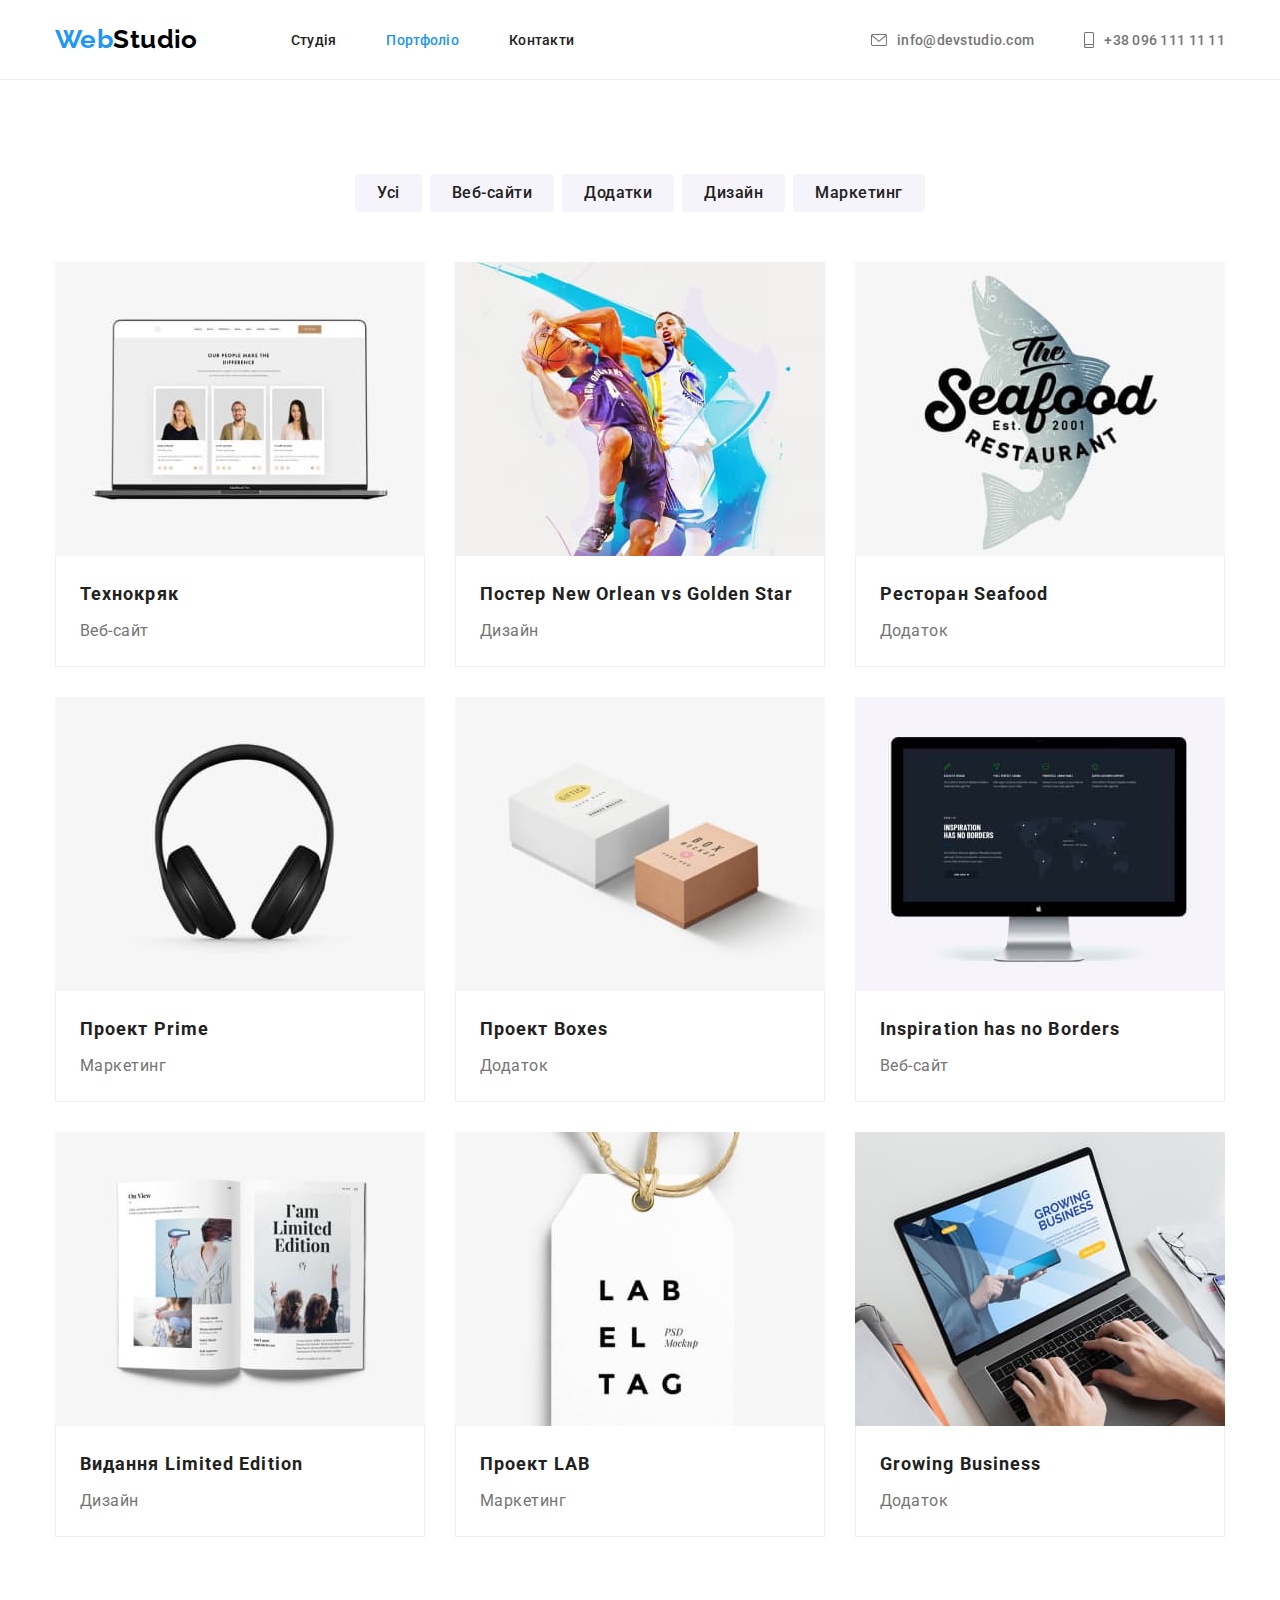
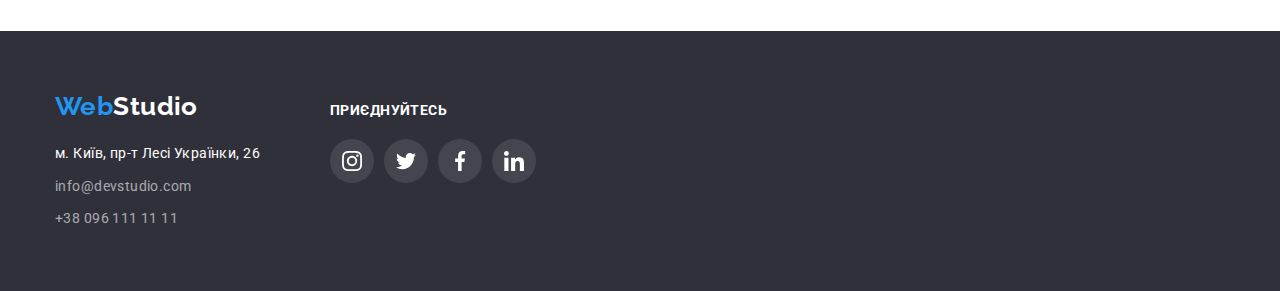
==== portfolio.html @ a5413134 "створив репозиторій ДЗ 5" ====
<!DOCTYPE html>
<html lang="uk">
  <head>
    <meta charset="UTF-8" />
    <meta http-equiv="X-UA-Compatible" content="IE=edge" />
    <meta name="viewport" content="width=device-width, initial-scale=1.0" />
    <title>Document</title>
    <link rel="preconnect" href="https://fonts.googleapis.com" />
    <link rel="preconnect" href="https://fonts.gstatic.com" crossorigin />
    <link
      href="https://fonts.googleapis.com/css2?family=Raleway:wght@700&family=Roboto:wght@400;500;700;900&display=swap"
      rel="stylesheet"
    />
    <link
      rel="stylesheet"
      href="https://cdnjs.cloudflare.com/ajax/libs/modern-normalize/1.1.0/modern-normalize.min.css"
    />
    <link rel="stylesheet" href="./css/styles.css" />
  </head>
  <body>
    <!-- шапка   -->
    <header class="page-header">
      <div class="container main-nav">
        <nav class="page-nav">
          <a href="./index.html" class="logo page-logo">Web<span class="studio">Studio</span></a>
          <ul class="site-nav list">
            <li class="main-list"><a href="./index.html" class="link nav-link">Студія</a></li>
            <li class="main-list">
              <a href="./index.html" class="link current nav-link">Портфоліо</a>
            </li>
            <li class="main-list"><a href="./index.html" class="link nav-link">Контакти</a></li>
          </ul>
        </nav>
        <ul class="contact list">
          <li class="main-contact">
            <a class="contact-link" href="mailto:info@devstudio.com"
              ><svg class="icon-contact" width="16px" height="12px">
                <use href="./images/symbol-defs.svg#icon-icon-envelope"></use></svg
              >info@devstudio.com</a
            >
          </li>
          <li class="main-contact">
            <a class="contact-link" href="tel:+380961111111"
              ><svg class="icon-contact" width="10px" height="16px">
                <use href="./images/symbol-defs.svg#icon-icon-smartphone"></use></svg
              >+38 096 111 11 11</a
            >
          </li>
        </ul>
      </div>
    </header>
    <!-- головне   -->
    <main>
      <section class="section portfolio">
        <div class="container">
          <h1 class="visually-hidden">Портфоліо</h1>
          <ul class="list button-secodary">
            <li class="btn-secodary"><button type="button" class="button secodary">Усі</button></li>
            <li class="btn-secodary">
              <button type="button" class="button secodary">Веб-сайти</button>
            </li>
            <li class="btn-secodary">
              <button type="button" class="button secodary">Додатки</button>
            </li>
            <li class="btn-secodary">
              <button type="button" class="button secodary">Дизайн</button>
            </li>
            <li class="btn-secodary">
              <button type="button" class="button secodary">Маркетинг</button>
            </li>
          </ul>
          <ul class="sidebar list">
            <li class="sidebar-list">
              <a class="portfolio-link" href=""
                ><img src="./images/technokryak.jpg" alt="Технокряк" width="370" />
                <div class="sidebar-text">
                  <h2 class="subject">Технокряк</h2>
                  <p>Веб-сайт</p>
                </div>
              </a>
            </li>
            <li class="sidebar-list">
              <a class="portfolio-link" href=""
                ><img
                  src="./images/poster.jpg"
                  alt=" Постер New Orlean vs Golden Star "
                  width="370"
                />
                <div class="sidebar-text">
                  <h2>Постер New Orlean vs Golden Star</h2>
                  <p>Дизайн</p>
                </div>
              </a>
            </li>
            <li class="sidebar-list">
              <a class="portfolio-link" href=""
                ><img src="./images/seafood.jpg" alt=" Ресторан Seafood " width="370" />
                <div class="sidebar-text">
                  <h2>Ресторан Seafood</h2>
                  <p>Додаток</p>
                </div>
              </a>
            </li>
            <li class="sidebar-list">
              <a class="portfolio-link" href=""
                ><img src="./images/prime.jpg" alt=" Проект Prime " width="370" />
                <div class="sidebar-text">
                  <h2>Проект Prime</h2>
                  <p>Маркетинг</p>
                </div>
              </a>
            </li>
            <li class="sidebar-list">
              <a class="portfolio-link" href=""
                ><img src="./images/boxes.jpg" alt=" Проект Boxes " width="370" />
                <div class="sidebar-text">
                  <h2>Проект Boxes</h2>
                  <p>Додаток</p>
                </div>
              </a>
            </li>
            <li class="sidebar-list">
              <a class="portfolio-link" href=""
                ><img src="./images/borders.jpg" alt=" Inspiration has no Borders " width="370" />
                <div class="sidebar-text">
                  <h2>Inspiration has no Borders</h2>
                  <p>Веб-сайт</p>
                </div>
              </a>
            </li>
            <li class="sidebar-list">
              <a class="portfolio-link" href=""
                ><img src="./images/limited.jpg" alt=" Видання Limited Edition " width="370" />
                <div class="sidebar-text">
                  <h2>Видання Limited Edition</h2>
                  <p>Дизайн</p>
                </div>
              </a>
            </li>
            <li class="sidebar-list">
              <a class="portfolio-link" href=""
                ><img src="./images/lab.jpg" alt=" Проект LAB " width="370" />
                <div class="sidebar-text">
                  <h2>Проект LAB</h2>
                  <p>Маркетинг</p>
                </div>
              </a>
            </li>
            <li class="sidebar-list">
              <a class="portfolio-link" href=""
                ><img src="./images/business.jpg" alt=" Growing Business " width="370" />
                <div class="sidebar-text">
                  <h2>Growing Business</h2>
                  <p>Додаток</p>
                </div>
              </a>
            </li>
          </ul>
        </div>
      </section>
    </main>
    <!-- підвал   -->
    <footer class="footer">
      <div class="container footer-container">
        <div class="footer-logo-contact">
          <a href="./index.html" class="logo footer-logo"
            >Web<span class="footer-studio">Studio</span></a
          >
          <address class="footer-list">
            <ul class="list">
              <li class="footer-contact-list">
                <a
                  class="footer-link"
                  href="https://goo.gl/maps/CPtrU1FHBa2aNyZL9"
                  target="_blank"
                  rel="noopener noreferrer nofollow"
                  >м. Київ, пр-т Лесі Українки, 26</a
                >
              </li>
              <li class="footer-contact-list">
                <a class="footer-contact" href="mailto:info@devstudio.com">info@devstudio.com</a>
              </li>
              <li class="footer-contact-list">
                <a class="footer-contact" href="telto:+380961111111">+38 096 111 11 11</a>
              </li>
            </ul>
          </address>
        </div>

        <div>
          <p class="title-svg">приєднуйтесь</p>
          <ul class="list footer-list-link">
            <li class="list-svg">
              <a class="footer-link-svg" href=""
                ><svg class="footer-svg" width="20" height="20">
                  <use href="./images/symbol-defs.svg#icon-icon-instagram"></use></svg
              ></a>
            </li>
            <li class="list-svg">
              <a class="footer-link-svg" href=""
                ><svg class="footer-svg" width="20" height="20">
                  <use href="./images/symbol-defs.svg#icon-icon-twitter"></use></svg
              ></a>
            </li>
            <li class="list-svg">
              <a class="footer-link-svg" href=""
                ><svg class="footer-svg" width="20" height="20">
                  <use href="./images/symbol-defs.svg#icon-icon-facebook"></use></svg
              ></a>
            </li>
            <li class="list-svg">
              <a class="footer-link-svg" href=""
                ><svg class="footer-svg" width="20" height="20">
                  <use href="./images/symbol-defs.svg#icon-icon-linkedin"></use></svg
              ></a>
            </li>
          </ul>
        </div>
      </div>
    </footer>
  </body>
</html>
---- css/styles.css ----
:root {
        --primari-text-color: #212121;
        --title-text-color: #757575;
        --team-text--background: #ffffff;
        --accent-color: #2196f3;
        --primary-bg-color: #ffffff;
        --studio: #000000;
        --background: #f5f4fa;
        --contact: rgb(255, 255, 255, 0.6);
        --heder-footer: #2f303a;
        --border--headr: #ececec;
        --buttun: #188ce8;
        --border--icon: #eeeeee;
        --link-f-in-twit: #afb1b8;
        --outline--background-color: #c4c4c4;}
    *,
    *::before,
    *::after {
    box-sizing: border-box;}
    
body {
    background-color: var(--primary-bg-color);
    color: var(--primari-text-color);
    font-family: Roboto, sans-serif;
    font-size: 14px;
    letter-spacing: 0.03em;}
h1,
h2,
h3,
p {
    margin: 0;}
ul {
    margin: 0;
    padding-left: 0;}
img {
    display: block;
    max-width: 100%;
    height: auto;}
address {
    font-style: normal;
}
.container {
    margin: 0 auto;
    max-width: 1200px;
    padding: 0 15px}

.page-header {
    height: 80px;
    border-bottom: 1px solid var(--border--headr);}
.page-nav,
.main-nav {
    display: flex;
    align-items: center;}
.main-list:not(:last-child) {
    margin-right: 50px;}
.main-contact {
    align-items: center;
    font-style: normal;
    font-weight: 500;
    font-size: 14px;
    line-height: 16px;
    letter-spacing: 0.02em;
}
.main-contact:not(:last-child) {
    margin-right: 50px;
}
.page-logo {
    margin-right: 93px;
    padding-top: 23px;
    padding-bottom: 23px;}
.logo {
    color: var(--accent-color);
    text-decoration: none;
    font-family: 'Raleway', sans-serif;
    font-weight: 700;
    font-size: 26px;
    line-height: 1.2;}
.studio {
    color: var(--studio);
    margin: 0;}

.nav-link {
    font-weight: 500;
    line-height: 1.14;
    letter-spacing: 0.02em;
    padding: 32px 0;}
.site-nav {
    display: flex;
    font-family: 'Roboto';
    font-style: normal;
    font-weight: 500;
    font-size: 14px;
    line-height: 16px;
    letter-spacing: 0.02em;}

.link:hover,
.link:focus {
    color: var(--accent-color);}
.link {
    color: inherit;
    text-decoration: none;}
.link.current {
    color: var(--accent-color);}
.contact {
    display: flex;
    margin-left: auto;
    list-style: none;
}
.contact.list {
    font-weight: 500;
    line-height: 1.14;
    margin-left: auto;
    letter-spacing: 0.02em;}
.list{
    list-style: none;
    margin: 0;
    padding-left: 0;}
.list-img {
    max-width: 1200px;
    height: auto;}
.list-img:not(:last-child) {
    margin-right: 30px;}
.contact-link {
    color: var(--title-text-color);
    text-decoration: none;
    padding: 32px 0;
    display: flex;
    align-items: center;}
.contact-link .icon-contact {
    margin-right: 10px;
    fill: currentColor;}
.contact.list {
    font-weight: 500;
    line-height: 1.14;
    letter-spacing: 0.02em;}

.contact-link:hover,
.contact-link:focus {
    color: var(--accent-color);}
.hero {
    padding-top: 200px;
    padding-bottom: 200px;
    background-color: var(--outline--background-color);}
.hero, .footer {
    background-color: var(--heder-footer);}
.footer{
    padding-top: 60px;
    padding-bottom: 60px;
    background-color: var(--heder-footer);}
.footer-container {
    display: flex;
    align-items: baseline;}
.hero-title {
    color: var(--primary-bg-color);
    font-family: 'Roboto';
    font-weight: 900;
    font-size: 44px;
    line-height: 1.36;
    text-align: center;
    letter-spacing: 0.06em;
    text-transform: uppercase;
    width: 696px;
    margin: 0 auto;
    margin-bottom: 30px;}
.section.portfolio {
    padding: 94px 0;}
.visually-hidden {
    position: absolute;
    width: 1px;
    height: 1px;
    margin: -1px;
    border: 0;
    padding: 0;
    white-space: nowrap;
    clip-path: inset(100%);
    clip: rect(0 0 0 0);
    overflow: hidden;}
.button {
    font-family: 'Roboto';
    cursor: pointer;
    border: 1px solid transparent;
    display: block;
    font-size: 16px;
    text-align: center;
    font-weight: 500;
    margin: 0 auto;
    box-sizing: border-box;}
.button.secodary {
    color: var(--primari-text-color);
    background-color: var(--background);
    padding: 6px 22px;
    line-height: 1.6;
    letter-spacing: 0.03em;
    border-radius: 4px;
    border: none;}
.button-secodary {
    display: flex;
    justify-content: center;
    margin-bottom: 50px;}
.button.btn {
    padding: 6px 25px;}
.button.secodary:hover,
.button.secodary:focus {
    color: var(--primary-bg-color);
    background-color: var(--accent-color);
    box-shadow: 0px 3px 1px rgba(0, 0, 0, 0.1), 0px 1px 2px rgba(0, 0, 0, 0.08),
    0px 2px 2px rgba(0, 0, 0, 0.12);}
.btn-secodary:not(:last-child) {
    margin:0 8px 0 0;}
.button.primary:hover,
.button.primary:focus {
    background: var(--buttun);
    box-shadow: 0 4px 4px rgb(0, 0, 0, 0.15);}
.button.btn {
    padding: 6px 25px;}
.button.primary {
    color: var(--primary-bg-color);
    background-color: var(--accent-color);
    min-width: 216px;
    padding: 10px 32px;
    font-weight: 700;
    line-height: 1.88;
    display: flex;
    border-radius: 4px;
    text-align: center;
    align-items: center;
    letter-spacing: 0.06em;
    border: none;
    justify-content: center;}
.feature-list {
    display: flex;}
.feature-list .text {
    color: var(--title-text-color);
    line-height: 1.7;}
.feature-list .title {
    font-size: 14px;
    font-weight: 700;
    line-height: 1.1;
    text-transform: uppercase;
    margin-bottom: 10px;}
.title-text {
    max-width: 270px;
}
.title-text:not(:last-child) {
    margin-right: 30px;}
.text-list {
    display: flex;}
.section {
    padding-top: 94px;
    padding-bottom: 94px;}
.section-sidebar {
    padding-top: 0;}
.section-title {
    color: var(--primari-text-color);
    font-weight: 700;
    font-size: 36px;
    line-height: 1.16;
    text-align: center;
    margin-bottom: 50px;}
.menu-team {
    padding-bottom: 94px;}
.team {
    background-color: var(--background);}
.team-text {
    background-color: var(--primary-bg-color);
    max-width: 270px;
    display: block;
    box-shadow: 0px 1px 3px rgba(0, 0, 0, 0.12), 0px 1px 1px rgba(0, 0, 0, 0.14),
    0px 2px 1px rgba(0, 0, 0, 0.2);
    border-radius: 0px 0px 4px 4px;}
.team-text:not(:last-child) {
    margin-right: 30px;}
.team-list {
    display: flex;}
.team-list h3 {
    font-family: 'Roboto';
    font-weight: 500;
    font-size: 16px;
    line-height: 1.2;
    margin-bottom: 10px;}
.team-list p {
    color: var(--title-text-color);
    font-size: 16px;
    line-height: 1.2;
    margin-bottom: 16px;}
.aside {
    padding: 30px;
    text-align: center;}
.footer-list {
    font-style: normal;
    margin-top: 20px;}
.team-list-link {
    display: flex;
    justify-content: center;
    gap: 10px;}
.team-link {
    display: flex;
    align-items: center;
    justify-content: center;
    width: 44px;
    height: 44px;
    border-radius: 50%;
    color: var(--link-f-in-twit);}
.team-link:hover,
.team-link:focus {
    color: var(--team-text--background);
    background-color: var(--accent-color);}
.footer-link,
.footer-studio {
    color: var(--primary-bg-color);
    text-decoration: none;}
.footer-contact {
    color: var(--contact);
    text-decoration: none;}
.footer-logo-contact {
    margin-right: 70px;}
.footer .list {
    line-height: 1.7;}
.footer-list-link {
    display: flex;}

.footer-link:hover,
.footer-link:focus {
    color: var(--accent-color);}
.footer-contact-list:not(:last-child) {
    margin-bottom: 9px;}
.footer-contact {
    color: var(--contact);
    text-decoration: none;}
.footer-contact:hover,
.footer-contact:focus {
    color: var(--accent-color);}
.sidebar {
    display: flex;
    flex-wrap: wrap;}
.sidebar a {
    color: var(--primari-text-color);
    text-decoration: none;}
.sidebar h2 {
    font-weight: 700;
    font-size: 18px;
    line-height: 2;
    letter-spacing: 0.06em;}
.sidebar p {
    color: var(--title-text-color);
    font-size: 16px;
    line-height: 1.9;
    font-family: 'Roboto';
    font-style: normal;
    font-weight: 400;
    line-height: 30px;
    letter-spacing: 0.03em;}
.sidebar-list {
    width: calc((100% - 60px) / 3);
    margin-right: 30px;
    margin-bottom: 30px;}
.sidebar-list:nth-child(3n) {
    margin-right: 0;}
.sidebar-list:nth-last-child(-n + 3) {
    margin-bottom: 0;}
.sidebar-text {
    padding: 20px 24px;
    border-right: 1px solid var(--border--icon);
    border-left: 1px solid var(--border--icon);
    border-bottom: 1px solid var(--border--icon);}
.sidebar-text h2 {
    margin-bottom: 4px;
    font-family: 'Roboto';
    font-style: normal;
    font-weight: 700;
    font-size: 18px;
    line-height: 36px;
    letter-spacing: 0.06em;}


/* ===SVG===*/

.overlay {
    max-width: 1600px;
    height: 600px;
    margin-left: auto;
    margin-right: auto;
    outline: 1px solid var(--outline--background-color);
    background-image: linear-gradient(to right, rgba(47, 48, 58, 0.4), rgba(47, 48, 58, 0.4)),
        url('../images/hero.jpg');
    background-repeat: no-repeat;
    background-position: center;
    background-size: cover;
}
.icon-background {
    display: inline-flex;
    width: 270px;
    height: 120px;
    border-radius: 4px;
    background-color: var(--background);
    margin-bottom: 30px;
    align-items: center;
    justify-content: center;
    background-position: center;}

.icon-feature {
    background-repeat: no-repeat;
    background-size: contain;}

.team-svg {
    fill: currentColor;}
.svg-logo {
    display: flex;}
.svg-logo-list:not(:last-child) {
    width: calc((100% - 150px) / 6);
    margin-right: 30px;
}

.svg-logo-link {
    display: flex;
    align-items: center;
    justify-content: center;
    width: 170px;
    height: 92px;
    border: 1px solid var(--link-f-in-twit);
    border-radius: 4px;
    color: var(--link-f-in-twit);}

.icon-svg {
    fill: currentColor;}

.svg-logo-link:hover,
.svg-logo-link:focus {
    color: var(--accent-color);
    border: 1px solid var(--accent-color);}

.title-svg {
    font-weight: 700;
    font-size: 14px;
    line-height: 1.14;
    letter-spacing: 0.03em;
    text-transform: uppercase;
    margin-bottom: 20px;
    color: var(--primary-bg-color);}

.list-svg:not(:last-child) {
    margin-right: 10px;}

.footer-link-svg {
    display: flex;
    align-items: center;
    justify-content: center;
    width: 44px;
    height: 44px;
    border-radius: 50%;
    color: var(--primary-bg-color);
    background-color: rgba(255, 255, 255, 0.1);}

.footer-link-svg:hover,
.footer-link-svg:focus {
    background-color: var(--accent-color);}
.footer-cont-list {
    margin-top: 20px;}

.footer-svg {
    fill: currentColor;}

.portfolio-link {
    color: var(--primari-text-color);
    text-decoration: none;}
.portfolio-link:hover,
.portfolio-link:focus {
    display: block;
    box-shadow: 0px 1px 1px rgba(0, 0, 0, 0.12), 0px 4px 4px rgba(0, 0, 0, 0.06),
    1px 4px 6px rgba(0, 0, 0, 0.16);}
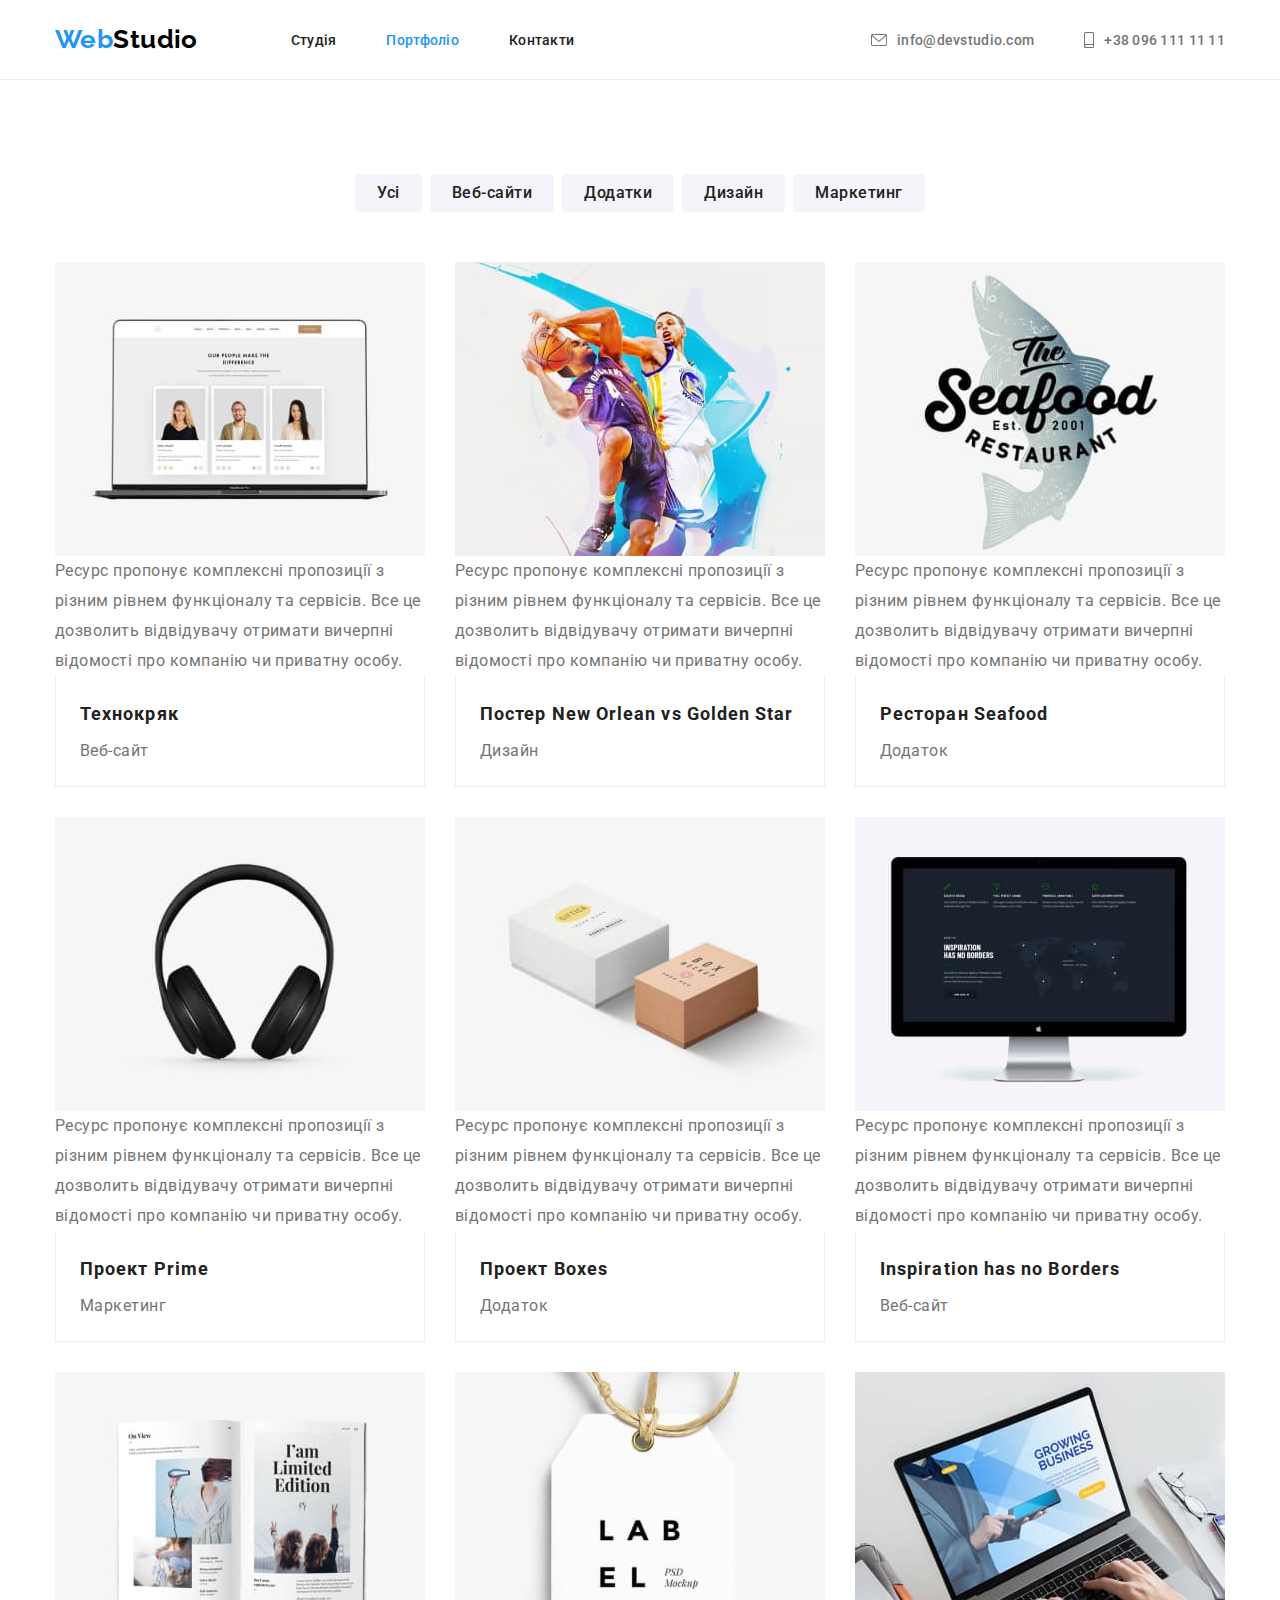
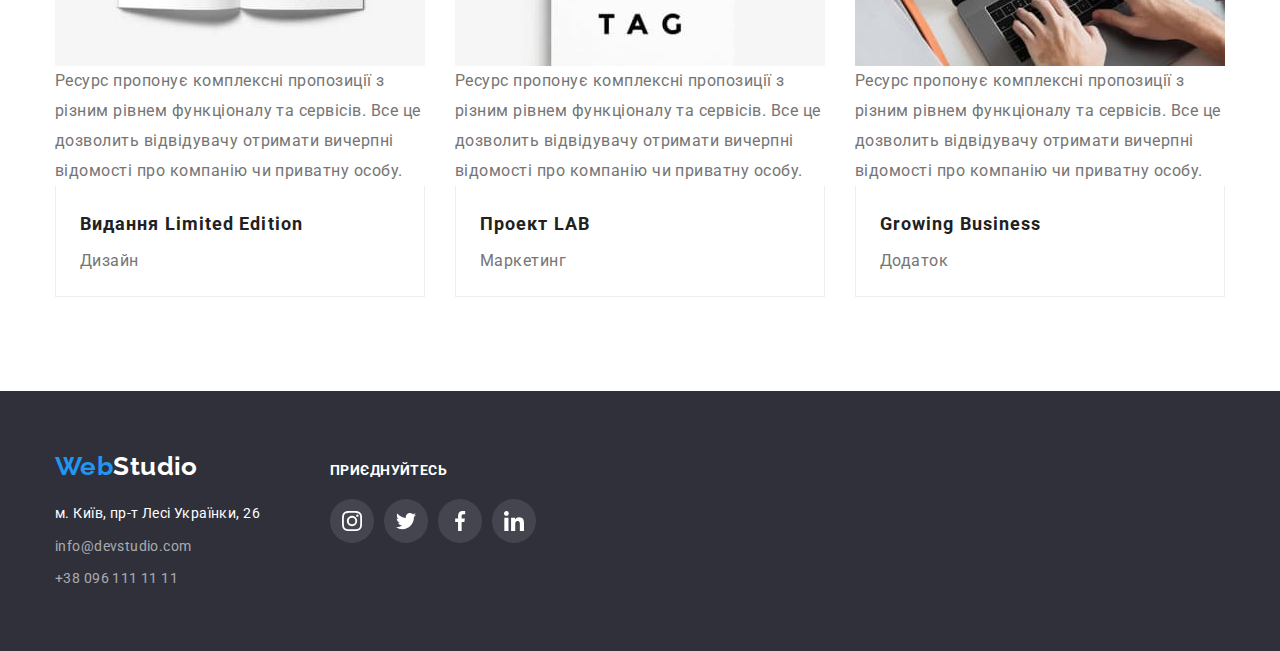
==== commit 8bbf40b1: "робота продовжується" ====
--- a/portfolio.html
+++ b/portfolio.html
@@ -71,8 +71,18 @@
           </ul>
           <ul class="sidebar list">
             <li class="sidebar-list">
-              <a class="portfolio-link" href=""
-                ><img src="./images/technokryak.jpg" alt="Технокряк" width="370" />
+              <a class="portfolio-link" href="">
+                <div class="portfolio-thumb">
+                  <img src="./images/technokryak.jpg" alt="Технокряк" width="370" />
+                  <div class="portfolio-overlay">
+                    <p class="portfolio-actions">
+                      Ресурс пропонує комплексні пропозиції з різним рівнем функціоналу та сервісів.
+                      Все це дозволить відвідувачу отримати вичерпні відомості про компанію чи
+                      приватну особу.
+                    </p>
+                  </div>
+                </div>
+
                 <div class="sidebar-text">
                   <h2 class="subject">Технокряк</h2>
                   <p>Веб-сайт</p>
@@ -80,12 +90,22 @@
               </a>
             </li>
             <li class="sidebar-list">
-              <a class="portfolio-link" href=""
-                ><img
-                  src="./images/poster.jpg"
-                  alt=" Постер New Orlean vs Golden Star "
-                  width="370"
-                />
+              <a class="portfolio-link" href="">
+                <div class="portfolio-thumb">
+                  <img
+                    src="./images/poster.jpg"
+                    alt=" Постер New Orlean vs Golden Star "
+                    width="370"
+                  />
+                  <div class="portfolio-overlay">
+                    <p class="portfolio-actions">
+                      Ресурс пропонує комплексні пропозиції з різним рівнем функціоналу та сервісів.
+                      Все це дозволить відвідувачу отримати вичерпні відомості про компанію чи
+                      приватну особу.
+                    </p>
+                  </div>
+                </div>
+
                 <div class="sidebar-text">
                   <h2>Постер New Orlean vs Golden Star</h2>
                   <p>Дизайн</p>
@@ -93,8 +113,18 @@
               </a>
             </li>
             <li class="sidebar-list">
-              <a class="portfolio-link" href=""
-                ><img src="./images/seafood.jpg" alt=" Ресторан Seafood " width="370" />
+              <a class="portfolio-link" href="">
+                <div class="portfolio-thumb">
+                  <img src="./images/seafood.jpg" alt=" Ресторан Seafood " width="370" />
+                  <div class="portfolio-overlay">
+                    <p class="portfolio-actions">
+                      Ресурс пропонує комплексні пропозиції з різним рівнем функціоналу та сервісів.
+                      Все це дозволить відвідувачу отримати вичерпні відомості про компанію чи
+                      приватну особу.
+                    </p>
+                  </div>
+                </div>
+
                 <div class="sidebar-text">
                   <h2>Ресторан Seafood</h2>
                   <p>Додаток</p>
@@ -102,8 +132,18 @@
               </a>
             </li>
             <li class="sidebar-list">
-              <a class="portfolio-link" href=""
-                ><img src="./images/prime.jpg" alt=" Проект Prime " width="370" />
+              <a class="portfolio-link" href="">
+                <div class="portfolio-thumb">
+                  <img src="./images/prime.jpg" alt=" Проект Prime " width="370" />
+                  <div class="portfolio-overlay">
+                    <p class="portfolio-actions">
+                      Ресурс пропонує комплексні пропозиції з різним рівнем функціоналу та сервісів.
+                      Все це дозволить відвідувачу отримати вичерпні відомості про компанію чи
+                      приватну особу.
+                    </p>
+                  </div>
+                </div>
+
                 <div class="sidebar-text">
                   <h2>Проект Prime</h2>
                   <p>Маркетинг</p>
@@ -111,8 +151,18 @@
               </a>
             </li>
             <li class="sidebar-list">
-              <a class="portfolio-link" href=""
-                ><img src="./images/boxes.jpg" alt=" Проект Boxes " width="370" />
+              <a class="portfolio-link" href="">
+                <div class="portfolio-thumb">
+                  <img src="./images/boxes.jpg" alt=" Проект Boxes " width="370" />
+                  <div class="portfolio-overlay">
+                    <p class="portfolio-actions">
+                      Ресурс пропонує комплексні пропозиції з різним рівнем функціоналу та сервісів.
+                      Все це дозволить відвідувачу отримати вичерпні відомості про компанію чи
+                      приватну особу.
+                    </p>
+                  </div>
+                </div>
+
                 <div class="sidebar-text">
                   <h2>Проект Boxes</h2>
                   <p>Додаток</p>
@@ -120,8 +170,18 @@
               </a>
             </li>
             <li class="sidebar-list">
-              <a class="portfolio-link" href=""
-                ><img src="./images/borders.jpg" alt=" Inspiration has no Borders " width="370" />
+              <a class="portfolio-link" href="">
+                <div class="portfolio-thumb">
+                  <img src="./images/borders.jpg" alt=" Inspiration has no Borders " width="370" />
+                  <div class="portfolio-overlay">
+                    <p class="portfolio-actions">
+                      Ресурс пропонує комплексні пропозиції з різним рівнем функціоналу та сервісів.
+                      Все це дозволить відвідувачу отримати вичерпні відомості про компанію чи
+                      приватну особу.
+                    </p>
+                  </div>
+                </div>
+
                 <div class="sidebar-text">
                   <h2>Inspiration has no Borders</h2>
                   <p>Веб-сайт</p>
@@ -129,8 +189,18 @@
               </a>
             </li>
             <li class="sidebar-list">
-              <a class="portfolio-link" href=""
-                ><img src="./images/limited.jpg" alt=" Видання Limited Edition " width="370" />
+              <a class="portfolio-link" href="">
+                <div class="portfolio-thumb">
+                  <img src="./images/limited.jpg" alt=" Видання Limited Edition " width="370" />
+                  <div class="portfolio-overlay">
+                    <p class="portfolio-actions">
+                      Ресурс пропонує комплексні пропозиції з різним рівнем функціоналу та сервісів.
+                      Все це дозволить відвідувачу отримати вичерпні відомості про компанію чи
+                      приватну особу.
+                    </p>
+                  </div>
+                </div>
+
                 <div class="sidebar-text">
                   <h2>Видання Limited Edition</h2>
                   <p>Дизайн</p>
@@ -138,8 +208,18 @@
               </a>
             </li>
             <li class="sidebar-list">
-              <a class="portfolio-link" href=""
-                ><img src="./images/lab.jpg" alt=" Проект LAB " width="370" />
+              <a class="portfolio-link" href="">
+                <div class="portfolio-thumb">
+                  <img src="./images/lab.jpg" alt=" Проект LAB " width="370" />
+                  <div class="portfolio-overlay">
+                    <p class="portfolio-actions">
+                      Ресурс пропонує комплексні пропозиції з різним рівнем функціоналу та сервісів.
+                      Все це дозволить відвідувачу отримати вичерпні відомості про компанію чи
+                      приватну особу.
+                    </p>
+                  </div>
+                </div>
+
                 <div class="sidebar-text">
                   <h2>Проект LAB</h2>
                   <p>Маркетинг</p>
@@ -147,8 +227,18 @@
               </a>
             </li>
             <li class="sidebar-list">
-              <a class="portfolio-link" href=""
-                ><img src="./images/business.jpg" alt=" Growing Business " width="370" />
+              <a class="portfolio-link" href="">
+                <div class="portfolio-thumb">
+                  <img src="./images/business.jpg" alt=" Growing Business " width="370" />
+                  <div class="portfolio-overlay">
+                    <p class="portfolio-actions">
+                      Ресурс пропонує комплексні пропозиції з різним рівнем функціоналу та сервісів.
+                      Все це дозволить відвідувачу отримати вичерпні відомості про компанію чи
+                      приватну особу.
+                    </p>
+                  </div>
+                </div>
+
                 <div class="sidebar-text">
                   <h2>Growing Business</h2>
                   <p>Додаток</p>
--- a/css/styles.css
+++ b/css/styles.css
@@ -470,4 +470,8 @@
     1px 4px 6px rgba(0, 0, 0, 0.16);}
 
 
-
+/* ======== модальне вікно ======== */
+
+
+
+
